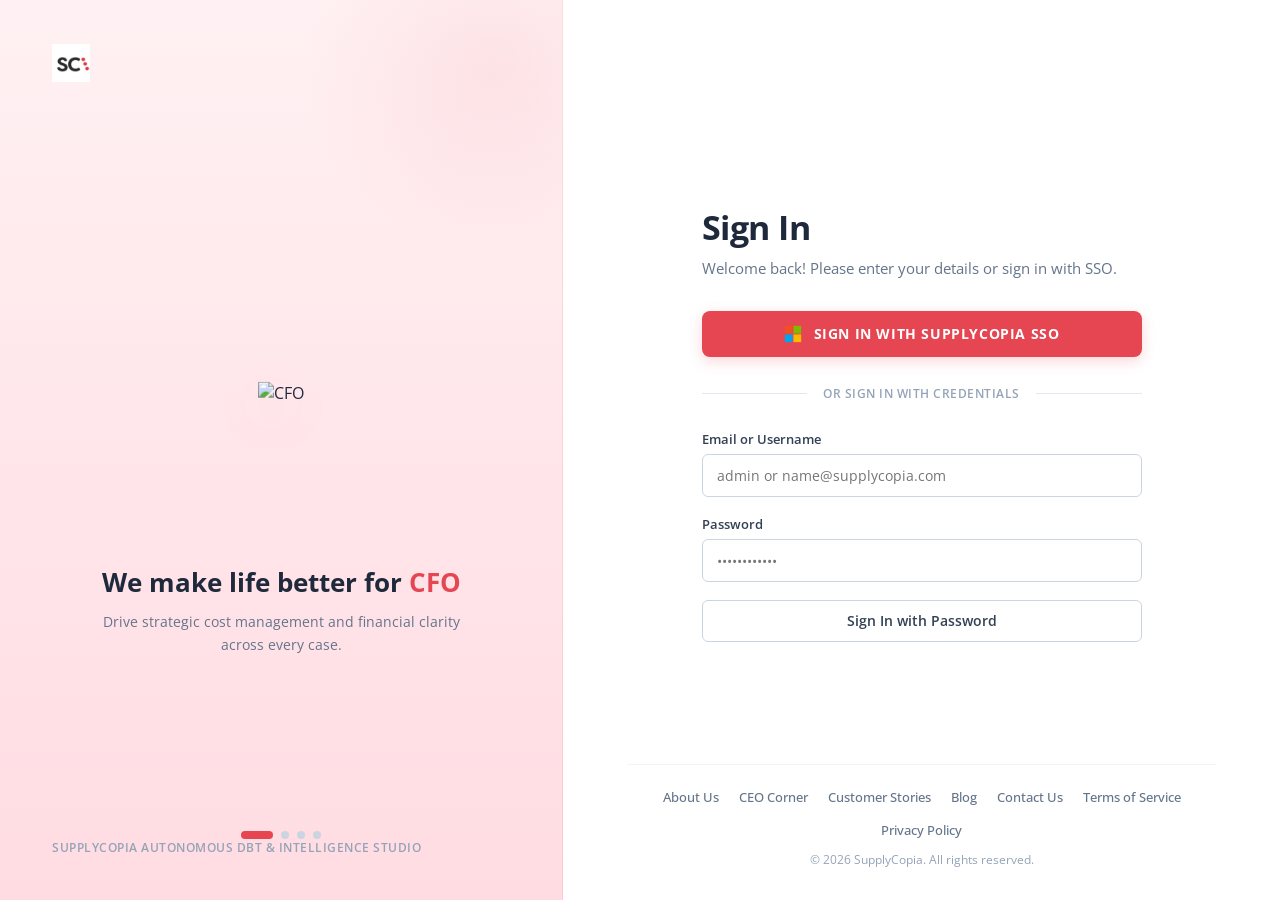
==== autonomous_dbt_app/dashboard_v2/login.html @ 74f9b61f "feat(auth): integrate Microsoft Entra ID SAML 2.0 SSO and preference-card-demo login experience - Ad" ====
<!DOCTYPE html>
<html lang="en">
<head>
  <meta charset="UTF-8">
  <meta name="viewport" content="width=device-width, initial-scale=1.0">
  <title>Sign In | SupplyCopia Autonomous DBT</title>
  <link rel="icon" type="image/svg+xml" href="/assets/images/new-sc-favicon.svg">
  <!-- Google Fonts: Open Sans -->
  <link rel="preconnect" href="https://fonts.googleapis.com">
  <link rel="preconnect" href="https://fonts.gstatic.com" crossorigin>
  <link href="https://fonts.googleapis.com/css2?family=Open+Sans:ital,wght@0,300..800;1,300..800&display=swap" rel="stylesheet">

  <style>
    * {
      box-sizing: border-box;
      margin: 0;
      padding: 0;
      font-family: 'Open Sans', -apple-system, BlinkMacSystemFont, "Segoe UI", Roboto, sans-serif;
    }

    body {
      background-color: #ffffff;
      color: #1e293b;
      min-height: 100vh;
      display: flex;
      flex-direction: column;
      overflow-x: hidden;
    }

    .login-container {
      display: flex;
      flex: 1;
      min-height: 100vh;
      width: 100%;
    }

    /* ================= LEFT SLIDER COLUMN ================= */
    .slider-column {
      width: 44%;
      min-width: 420px;
      background: linear-gradient(180deg, #FFF1F3 0%, #FFE6EA 50%, #FFDCE2 100%);
      display: flex;
      flex-direction: column;
      justify-content: space-between;
      padding: 44px 52px;
      position: relative;
      overflow: hidden;
      border-right: 1px solid rgba(230, 69, 82, 0.12);
    }

    .slider-brand {
      display: flex;
      align-items: center;
      gap: 12px;
      z-index: 10;
    }

    .slider-brand img {
      height: 38px;
      object-fit: contain;
    }

    /* Carousel Slides Container */
    .carousel-wrapper {
      position: relative;
      flex: 1;
      display: flex;
      flex-direction: column;
      justify-content: center;
      align-items: center;
      margin: 40px 0;
      z-index: 10;
    }

    .slide {
      position: absolute;
      top: 50%;
      left: 50%;
      transform: translate(-50%, -50%);
      width: 100%;
      max-width: 440px;
      text-align: center;
      opacity: 0;
      visibility: hidden;
      transition: opacity 0.7s cubic-bezier(0.4, 0, 0.2, 1), transform 0.7s cubic-bezier(0.4, 0, 0.2, 1);
      display: flex;
      flex-direction: column;
      align-items: center;
    }

    .slide.active {
      opacity: 1;
      visibility: visible;
      transform: translate(-50%, -50%) scale(1);
    }

    .slide.slide-out-left {
      transform: translate(-65%, -50%) scale(0.96);
    }

    .slide-image-container {
      width: 100%;
      height: 290px;
      display: flex;
      align-items: center;
      justify-content: center;
      margin-bottom: 28px;
    }

    .slide-image {
      max-width: 100%;
      max-height: 280px;
      object-fit: contain;
      filter: drop-shadow(0 14px 24px rgba(230, 69, 82, 0.14));
      user-select: none;
      -webkit-user-drag: none;
    }

    .slide-heading {
      font-size: 26px;
      font-weight: 700;
      color: #1e293b;
      margin-bottom: 12px;
      line-height: 1.3;
    }

    .slide-heading .highlight {
      color: #E64552;
    }

    .slide-subheading {
      font-size: 14px;
      color: #64748b;
      line-height: 1.6;
      max-width: 360px;
      margin: 0 auto;
    }

    /* Carousel Pagination Indicators */
    .carousel-indicators {
      display: flex;
      align-items: center;
      justify-content: center;
      gap: 8px;
      z-index: 10;
      margin-top: 10px;
    }

    .indicator-pill {
      height: 8px;
      width: 8px;
      border-radius: 4px;
      background-color: #cbd5e1;
      cursor: pointer;
      border: none;
      transition: all 0.35s cubic-bezier(0.4, 0, 0.2, 1);
    }

    .indicator-pill:hover {
      background-color: #94a3b8;
    }

    .indicator-pill.active {
      width: 32px;
      background-color: #E64552;
    }

    .slider-footer {
      font-size: 12px;
      font-weight: 600;
      color: #94a3b8;
      letter-spacing: 0.5px;
      text-transform: uppercase;
      z-index: 10;
    }

    /* Decorative background circles */
    .slider-column::before {
      content: '';
      position: absolute;
      top: -120px;
      right: -120px;
      width: 380px;
      height: 380px;
      border-radius: 50%;
      background: radial-gradient(circle, rgba(230, 69, 82, 0.08) 0%, rgba(230, 69, 82, 0) 70%);
      pointer-events: none;
    }

    /* ================= RIGHT SIGN-IN COLUMN ================= */
    .signin-column {
      flex: 1;
      display: flex;
      flex-direction: column;
      justify-content: space-between;
      padding: 44px 64px 32px 64px;
      background-color: #ffffff;
      min-height: 100vh;
    }

    .signin-header-spacer {
      height: 38px;
    }

    .signin-content-box {
      width: 100%;
      max-width: 440px;
      margin: 40px auto;
    }

    .signin-title {
      font-size: 34px;
      font-weight: 700;
      color: #1e293b;
      margin-bottom: 8px;
      letter-spacing: -0.5px;
    }

    .signin-subtitle {
      font-size: 14.5px;
      color: #64748b;
      margin-bottom: 32px;
      line-height: 1.5;
    }

    /* Primary SSO Button */
    .btn-sso {
      width: 100%;
      background-color: #E64552;
      color: #ffffff;
      font-size: 13.5px;
      font-weight: 700;
      letter-spacing: 0.6px;
      padding: 14px 24px;
      border-radius: 8px;
      border: none;
      cursor: pointer;
      display: flex;
      align-items: center;
      justify-content: center;
      gap: 12px;
      box-shadow: 0 4px 14px rgba(230, 69, 82, 0.22);
      transition: all 0.25s ease;
      text-decoration: none;
    }

    .btn-sso:hover {
      background-color: #cc3743;
      transform: translateY(-1px);
      box-shadow: 0 6px 18px rgba(230, 69, 82, 0.32);
    }

    .btn-sso:active {
      transform: translateY(0);
    }

    .microsoft-icon {
      width: 18px;
      height: 18px;
      display: inline-block;
      flex-shrink: 0;
    }

    /* Divider */
    .divider {
      display: flex;
      align-items: center;
      margin: 28px 0;
      color: #94a3b8;
      font-size: 12px;
      font-weight: 600;
      text-transform: uppercase;
      letter-spacing: 0.5px;
    }

    .divider::before,
    .divider::after {
      content: '';
      flex: 1;
      height: 1px;
      background-color: #e2e8f0;
    }

    .divider span {
      padding: 0 16px;
    }

    /* Credential Form Controls */
    .form-group {
      margin-bottom: 18px;
    }

    .form-label {
      display: block;
      font-size: 13px;
      font-weight: 600;
      color: #334155;
      margin-bottom: 6px;
    }

    .form-input {
      width: 100%;
      padding: 11px 14px;
      font-size: 14px;
      border: 1px solid #cbd5e1;
      border-radius: 6px;
      color: #1e293b;
      outline: none;
      transition: border-color 0.2s, box-shadow 0.2s;
    }

    .form-input:focus {
      border-color: #E64552;
      box-shadow: 0 0 0 3px rgba(230, 69, 82, 0.12);
    }

    .btn-credential {
      width: 100%;
      background-color: #ffffff;
      color: #334155;
      border: 1px solid #cbd5e1;
      font-size: 13.5px;
      font-weight: 600;
      padding: 11px 20px;
      border-radius: 6px;
      cursor: pointer;
      transition: all 0.2s ease;
    }

    .btn-credential:hover {
      background-color: #f8fafc;
      border-color: #94a3b8;
      color: #0f172a;
    }

    .alert-box {
      display: none;
      padding: 10px 14px;
      border-radius: 6px;
      font-size: 13px;
      margin-bottom: 16px;
    }

    .alert-danger {
      background-color: #fef2f2;
      border: 1px solid #fecaca;
      color: #b91c1c;
    }

    .alert-success {
      background-color: #f0fdf4;
      border: 1px solid #bbf7d0;
      color: #15803d;
    }

    /* ================= FOOTER LINKS ================= */
    .signin-footer {
      border-top: 1px solid #f1f5f9;
      padding-top: 24px;
      display: flex;
      flex-direction: column;
      align-items: center;
      gap: 12px;
    }

    .footer-links-row {
      display: flex;
      flex-wrap: wrap;
      justify-content: center;
      gap: 16px 20px;
    }

    .footer-link {
      color: #64748b;
      text-decoration: none;
      font-size: 12.5px;
      font-weight: 500;
      transition: color 0.2s ease;
    }

    .footer-link:hover {
      color: #E64552;
      text-decoration: underline;
    }

    .footer-copyright {
      font-size: 12px;
      color: #94a3b8;
    }

    /* Loading Spinner */
    .spinner {
      border: 2px solid rgba(255, 255, 255, 0.3);
      border-radius: 50%;
      border-top: 2px solid #ffffff;
      width: 16px;
      height: 16px;
      animation: spin 0.8s linear infinite;
      display: inline-block;
    }

    @keyframes spin {
      0% { transform: rotate(0deg); }
      100% { transform: rotate(360deg); }
    }

    /* Responsive */
    @media (max-width: 960px) {
      .login-container {
        flex-direction: column;
      }
      .slider-column {
        width: 100%;
        min-width: 100%;
        min-height: 480px;
        padding: 32px 24px;
      }
      .signin-column {
        padding: 32px 24px;
      }
    }
  </style>
</head>
<body>

  <div class="login-container">

    <!-- ================= LEFT SLIDER COLUMN ================= -->
    <div class="slider-column" id="sliderColumn">
      <div class="slider-brand">
        <img src="/assets/images/Group 4099.svg" alt="SupplyCopia" onerror="this.src='/logo.png'">
      </div>

      <div class="carousel-wrapper" id="carouselWrapper">
        <!-- Slide 1: CFO -->
        <div class="slide active" data-slide-index="0">
          <div class="slide-image-container">
            <img class="slide-image" src="/assets/images/slider_Img_01.png" alt="CFO">
          </div>
          <h2 class="slide-heading">We make life better for <span class="highlight">CFO</span></h2>
          <p class="slide-subheading">Drive strategic cost management and financial clarity across every case.</p>
        </div>

        <!-- Slide 2: Supply Chain -->
        <div class="slide" data-slide-index="1">
          <div class="slide-image-container">
            <img class="slide-image" src="/assets/images/slider_Img_02.png" alt="Supply Chain">
          </div>
          <h2 class="slide-heading">We make life better for <span class="highlight">Supply Chain</span></h2>
          <p class="slide-subheading">Ensure supplies are available, compliant, and cost-effective for every procedure.</p>
        </div>

        <!-- Slide 3: Data & Analytics -->
        <div class="slide" data-slide-index="2">
          <div class="slide-image-container">
            <img class="slide-image" src="/assets/images/slider_Img_03.png" alt="Data & Analytics">
          </div>
          <h2 class="slide-heading">We make life better for <span class="highlight">Data & Analytics</span></h2>
          <p class="slide-subheading">Turn procedural variance into actionable intelligence and standard-of-care benchmarks.</p>
        </div>

        <!-- Slide 4: Sales -->
        <div class="slide" data-slide-index="3">
          <div class="slide-image-container">
            <img class="slide-image" src="/assets/images/slider_Img_04.png" alt="Sales">
          </div>
          <h2 class="slide-heading">We make life better for <span class="highlight">Sales</span></h2>
          <p class="slide-subheading">Engage clinical and administrative leaders with objective value-based insights.</p>
        </div>
      </div>

      <div class="carousel-indicators" id="carouselIndicators">
        <button class="indicator-pill active" data-slide-to="0" aria-label="Slide 1: CFO"></button>
        <button class="indicator-pill" data-slide-to="1" aria-label="Slide 2: Supply Chain"></button>
        <button class="indicator-pill" data-slide-to="2" aria-label="Slide 3: Data & Analytics"></button>
        <button class="indicator-pill" data-slide-to="3" aria-label="Slide 4: Sales"></button>
      </div>

      <div class="slider-footer">
        SupplyCopia Autonomous DBT &amp; Intelligence Studio
      </div>
    </div>

    <!-- ================= RIGHT SIGN-IN COLUMN ================= -->
    <div class="signin-column">
      <div class="signin-header-spacer"></div>

      <div class="signin-content-box">
        <h1 class="signin-title">Sign In</h1>
        <p class="signin-subtitle">Welcome back! Please enter your details or sign in with SSO.</p>

        <!-- Dynamic Alert Message -->
        <div id="alertBox" class="alert-box alert-danger"></div>

        <!-- Microsoft Entra ID SAML 2.0 SSO Button -->
        <button id="ssoButton" class="btn-sso" onclick="handleSSOLogin()">
          <svg class="microsoft-icon" viewBox="0 0 21 21" fill="none" xmlns="http://www.w3.org/2000/svg">
            <rect x="1" y="1" width="9" height="9" fill="#f25022"/>
            <rect x="11" y="1" width="9" height="9" fill="#7fba00"/>
            <rect x="1" y="11" width="9" height="9" fill="#00a4ef"/>
            <rect x="11" y="11" width="9" height="9" fill="#ffb900"/>
          </svg>
          <span id="ssoButtonText">SIGN IN WITH SUPPLYCOPIA SSO</span>
        </button>

        <!-- Divider -->
        <div class="divider">
          <span>or sign in with credentials</span>
        </div>

        <!-- Standard / Local Login Form -->
        <form id="credentialForm" onsubmit="handleDirectLogin(event)">
          <div class="form-group">
            <label class="form-label" for="username">Email or Username</label>
            <input type="text" id="username" class="form-input" placeholder="admin or name@supplycopia.com" required autocomplete="username">
          </div>
          <div class="form-group">
            <label class="form-label" for="password">Password</label>
            <input type="password" id="password" class="form-input" placeholder="••••••••••••" required autocomplete="current-password">
          </div>
          <button type="submit" id="submitBtn" class="btn-credential">
            Sign In with Password
          </button>
        </form>
      </div>

      <!-- Footer Links Matching SupplyCopia -->
      <footer class="signin-footer">
        <div class="footer-links-row">
          <a class="footer-link" href="https://www.supplycopia.com/about-us" target="_blank" rel="noopener noreferrer">About Us</a>
          <a class="footer-link" href="https://www.supplycopia.com/ceo-corner" target="_blank" rel="noopener noreferrer">CEO Corner</a>
          <a class="footer-link" href="https://www.supplycopia.com/customer-stories" target="_blank" rel="noopener noreferrer">Customer Stories</a>
          <a class="footer-link" href="https://www.supplycopia.com/blog" target="_blank" rel="noopener noreferrer">Blog</a>
          <a class="footer-link" href="https://www.supplycopia.com/contact-us" target="_blank" rel="noopener noreferrer">Contact Us</a>
          <a class="footer-link" href="https://www.supplycopia.com/terms-of-service" target="_blank" rel="noopener noreferrer">Terms of Service</a>
          <a class="footer-link" href="https://www.supplycopia.com/privacy-policy" target="_blank" rel="noopener noreferrer">Privacy Policy</a>
        </div>
        <div class="footer-copyright">
          &copy; 2026 SupplyCopia. All rights reserved.
        </div>
      </footer>
    </div>

  </div>

  <script>
    // ================= 5-SECOND AUTOMATIC CAROUSEL SLIDER =================
    const slides = document.querySelectorAll('.slide');
    const indicators = document.querySelectorAll('.indicator-pill');
    let currentSlide = 0;
    const totalSlides = slides.length;
    let autoSlideInterval = null;

    function showSlide(index) {
      if (index === currentSlide) return;

      slides.forEach((s, idx) => {
        if (idx === index) {
          s.classList.remove('slide-out-left');
          s.classList.add('active');
        } else if (idx === currentSlide) {
          s.classList.remove('active');
          s.classList.add('slide-out-left');
        } else {
          s.classList.remove('active', 'slide-out-left');
        }
      });

      indicators.forEach((ind, idx) => {
        if (idx === index) {
          ind.classList.add('active');
        } else {
          ind.classList.remove('active');
        }
      });

      currentSlide = index;
    }

    function nextSlide() {
      const nextIndex = (currentSlide + 1) % totalSlides;
      showSlide(nextIndex);
    }

    function startAutoSlide() {
      stopAutoSlide();
      autoSlideInterval = setInterval(nextSlide, 5000); // Exactly 5 seconds
    }

    function stopAutoSlide() {
      if (autoSlideInterval) {
        clearInterval(autoSlideInterval);
        autoSlideInterval = null;
      }
    }

    // Attach indicator click events
    indicators.forEach((ind) => {
      ind.addEventListener('click', (e) => {
        const targetIdx = parseInt(e.target.getAttribute('data-slide-to'), 10);
        showSlide(targetIdx);
        startAutoSlide(); // Reset interval on manual switch
      });
    });

    // Pause on hover over slider column
    const sliderCol = document.getElementById('sliderColumn');
    sliderCol.addEventListener('mouseenter', stopAutoSlide);
    sliderCol.addEventListener('mouseleave', startAutoSlide);

    // Start auto slide on page load
    startAutoSlide();

    // ================= SSO & AUTHENTICATION HANDLERS =================
    function showAlert(msg, isSuccess = false) {
      const alertBox = document.getElementById('alertBox');
      alertBox.textContent = msg;
      alertBox.className = 'alert-box ' + (isSuccess ? 'alert-success' : 'alert-danger');
      alertBox.style.display = 'block';
    }

    function handleSSOLogin() {
      const btn = document.getElementById('ssoButton');
      const text = document.getElementById('ssoButtonText');
      btn.disabled = true;
      btn.style.opacity = '0.85';
      text.innerHTML = '<span class="spinner"></span> CONNECTING TO SSO...';

      // Redirect to server SAML initiator
      window.location.href = '/api/saml/login?return_to=' + encodeURIComponent(window.location.pathname === '/login' ? '/' : window.location.pathname);
    }

    async function handleDirectLogin(e) {
      e.preventDefault();
      const username = document.getElementById('username').value.trim();
      const password = document.getElementById('password').value;
      const submitBtn = document.getElementById('submitBtn');

      if (!username || !password) {
        showAlert('Please enter both username and password.');
        return;
      }

      submitBtn.disabled = true;
      submitBtn.textContent = 'Signing in...';

      try {
        const res = await fetch('/api/auth/login', {
          method: 'POST',
          headers: { 'Content-Type': 'application/json' },
          body: JSON.stringify({ username, password })
        });

        const data = await res.json();
        if (res.ok && data.success) {
          showAlert('Signed in successfully! Redirecting...', true);
          setTimeout(() => {
            window.location.href = '/';
          }, 400);
        } else {
          showAlert(data.error || 'Invalid credentials. Please verify your username and password.');
          submitBtn.disabled = false;
          submitBtn.textContent = 'Sign In with Password';
        }
      } catch (err) {
        showAlert('Network error connecting to login server.');
        submitBtn.disabled = false;
        submitBtn.textContent = 'Sign In with Password';
      }
    }

    // Check if URL has error query param (e.g. from failed SAML assertion)
    const urlParams = new URLSearchParams(window.location.search);
    if (urlParams.has('error')) {
      showAlert(urlParams.get('error'));
    }
  </script>
</body>
</html>
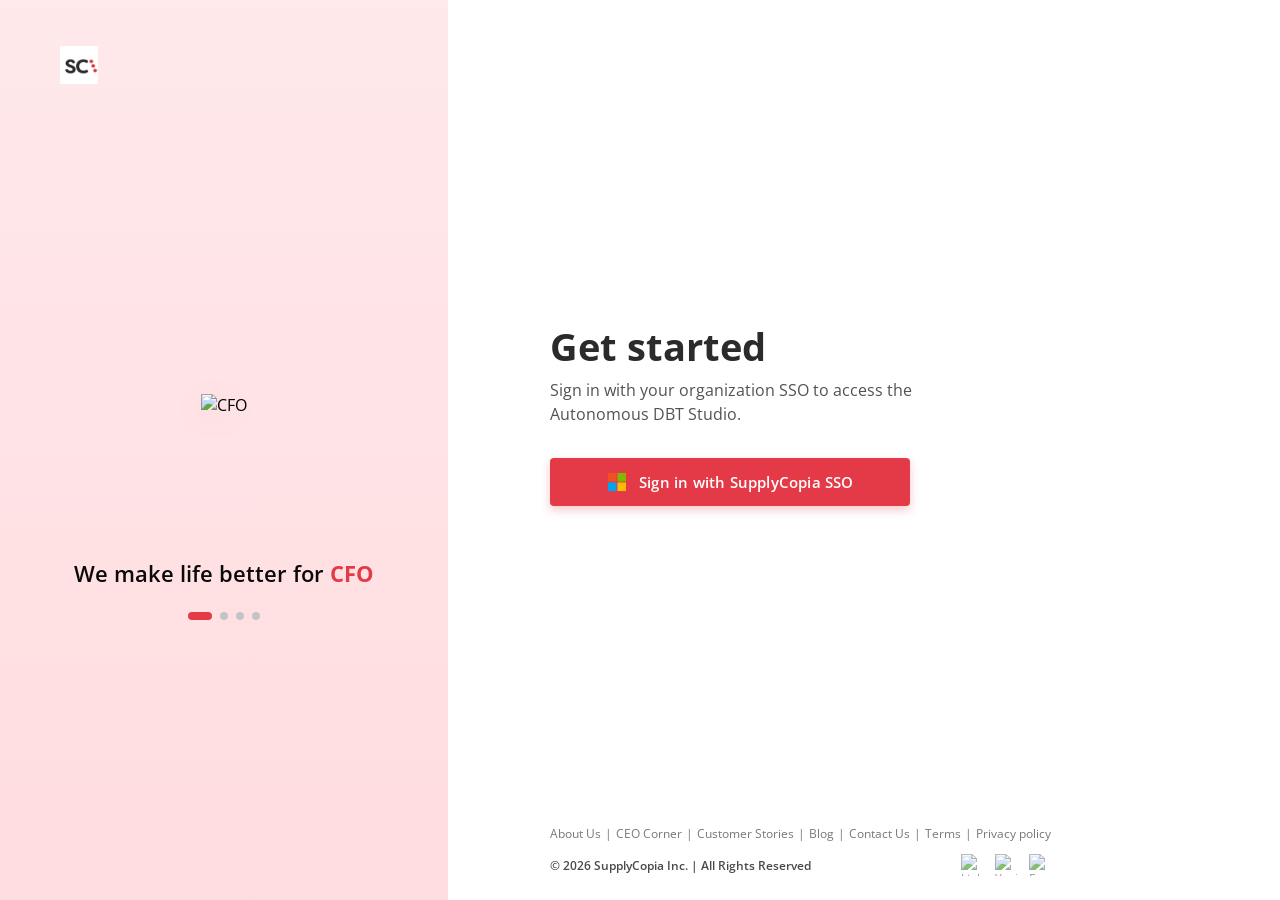
==== commit 692d6c20: "feat(auth): match enrichment login CSS with social icons, disable password login on hosted, enforce " ====
--- a/autonomous_dbt_app/dashboard_v2/login.html
+++ b/autonomous_dbt_app/dashboard_v2/login.html
@@ -1,394 +1,320 @@
 <!DOCTYPE html>
 <html lang="en">
 <head>
-  <meta charset="UTF-8">
-  <meta name="viewport" content="width=device-width, initial-scale=1.0">
-  <title>Sign In | SupplyCopia Autonomous DBT</title>
+  <meta charset="utf-8">
+  <title>SupplyCopia | Making Healthcare Affordable, One Part at a Time</title>
+  <meta name="viewport" content="width=device-width, initial-scale=1">
   <link rel="icon" type="image/svg+xml" href="/assets/images/new-sc-favicon.svg">
-  <!-- Google Fonts: Open Sans -->
+  <link rel="shortcut icon" href="/assets/images/new-sc-favicon.svg">
+  <link rel="alternate icon" type="image/png" href="/logo.png">
   <link rel="preconnect" href="https://fonts.googleapis.com">
   <link rel="preconnect" href="https://fonts.gstatic.com" crossorigin>
-  <link href="https://fonts.googleapis.com/css2?family=Open+Sans:ital,wght@0,300..800;1,300..800&display=swap" rel="stylesheet">
+  <link href="https://fonts.googleapis.com/css2?family=Open+Sans:ital,wght@0,300;0,400;0,600;0,700;1,400&display=swap" rel="stylesheet">
 
   <style>
+    /* SupplyCopia Login Page Styles - Replicating enrichment.supplycopia.com/login */
+    :root {
+      --primaryColor: #e43946;
+      --ssoButtonColor: #e43946;
+      --ssoButtonHover: #cc2835;
+      --textDark: #2b2b2b;
+      --textSecondary: #525252;
+      --textMuted: #787878;
+      --bgGradientStart: #ffe9eb;
+      --bgGradientEnd: #ffdcdf;
+      --borderColor: #e0e0e0;
+    }
+
     * {
       box-sizing: border-box;
       margin: 0;
       padding: 0;
+    }
+
+    html, body {
+      height: 100%;
+      width: 100%;
       font-family: 'Open Sans', -apple-system, BlinkMacSystemFont, "Segoe UI", Roboto, sans-serif;
-    }
-
-    body {
+      overflow: hidden;
       background-color: #ffffff;
-      color: #1e293b;
-      min-height: 100vh;
+    }
+
+    .container-wrapper {
+      display: flex;
+      flex-direction: row;
+      height: 100vh;
+      width: 100vw;
+      overflow: hidden;
+    }
+
+    /* Left Slider Column */
+    .slider-container {
+      width: 35%;
+      min-width: 380px;
+      height: 100vh;
+      position: relative;
+      background: transparent linear-gradient(180deg, var(--bgGradientStart), var(--bgGradientEnd)) 0 0 no-repeat padding-box;
       display: flex;
       flex-direction: column;
-      overflow-x: hidden;
-    }
-
-    .login-container {
-      display: flex;
-      flex: 1;
-      min-height: 100vh;
-      width: 100%;
-    }
-
-    /* ================= LEFT SLIDER COLUMN ================= */
-    .slider-column {
-      width: 44%;
-      min-width: 420px;
-      background: linear-gradient(180deg, #FFF1F3 0%, #FFE6EA 50%, #FFDCE2 100%);
+      justify-content: center;
+      align-items: center;
+      padding: 40px;
+      user-select: none;
+    }
+
+    .slider-container .mainLogo {
+      position: absolute;
+      top: 46px;
+      left: 60px;
+      height: 38px;
+      width: auto;
+    }
+
+    .carousel-viewport {
+      width: 100%;
+      max-width: 360px;
+      display: flex;
+      flex-direction: column;
+      align-items: center;
+    }
+
+    .slide-item {
+      display: none;
+      flex-direction: column;
+      align-items: center;
+      text-align: center;
+      animation: fadeIn 0.45s ease-in-out;
+      width: 100%;
+    }
+
+    .slide-item.active {
+      display: flex;
+    }
+
+    @keyframes fadeIn {
+      from { opacity: 0.3; transform: translateY(6px); }
+      to { opacity: 1; transform: translateY(0); }
+    }
+
+    .picsum-img-wrapper {
+      width: 100%;
+      display: flex;
+      justify-content: center;
+      align-items: center;
+      min-height: 250px;
+    }
+
+    .image-slider {
+      display: flex;
+      justify-content: center;
+      align-items: center;
+    }
+
+    .image-slider img {
+      max-width: 280px;
+      max-height: 230px;
+      object-fit: contain;
+      filter: drop-shadow(0 6px 16px rgba(0,0,0,0.06));
+    }
+
+    .carousel-caption {
+      margin-top: 28px;
+      text-align: center;
+    }
+
+    .carousel-caption p {
+      font: normal normal 600 22px/30px 'Open Sans', sans-serif;
+      letter-spacing: 0px;
+      color: #0A0A0A;
+    }
+
+    .slider-main-text {
+      color: var(--primaryColor);
+      font-weight: 700;
+    }
+
+    .carousel-indicators {
+      display: flex;
+      justify-content: center;
+      align-items: center;
+      gap: 8px;
+      margin-top: 24px;
+    }
+
+    .carousel-indicators .dot {
+      width: 8px;
+      height: 8px;
+      border-radius: 50%;
+      background-color: #c4c4c4;
+      cursor: pointer;
+      transition: all 0.3s ease;
+    }
+
+    .carousel-indicators .dot.active {
+      width: 24px;
+      border-radius: 4px;
+      background-color: var(--primaryColor);
+    }
+
+    /* Right Form Column */
+    .form-container {
+      width: 65%;
+      height: 100vh;
       display: flex;
       flex-direction: column;
       justify-content: space-between;
-      padding: 44px 52px;
+      padding-left: 8%;
+      padding-right: 8%;
       position: relative;
-      overflow: hidden;
-      border-right: 1px solid rgba(230, 69, 82, 0.12);
-    }
-
-    .slider-brand {
-      display: flex;
-      align-items: center;
-      gap: 12px;
-      z-index: 10;
-    }
-
-    .slider-brand img {
-      height: 38px;
-      object-fit: contain;
-    }
-
-    /* Carousel Slides Container */
-    .carousel-wrapper {
-      position: relative;
-      flex: 1;
+      background-color: #ffffff;
+    }
+
+    .main-content {
+      margin-top: auto;
+      margin-bottom: auto;
+      max-width: 440px;
+      width: 100%;
+    }
+
+    .get-started {
+      font: normal normal 700 38px/52px 'Open Sans', sans-serif;
+      letter-spacing: 0;
+      color: var(--textDark);
+      margin-bottom: 6px;
+    }
+
+    .email-valid {
+      font: normal normal 400 16px/24px 'Open Sans', sans-serif;
+      letter-spacing: 0;
+      color: var(--textSecondary);
+      margin-bottom: 32px;
+    }
+
+    .sso-button-group {
       display: flex;
       flex-direction: column;
-      justify-content: center;
-      align-items: center;
-      margin: 40px 0;
-      z-index: 10;
-    }
-
-    .slide {
-      position: absolute;
-      top: 50%;
-      left: 50%;
-      transform: translate(-50%, -50%);
-      width: 100%;
-      max-width: 440px;
-      text-align: center;
-      opacity: 0;
-      visibility: hidden;
-      transition: opacity 0.7s cubic-bezier(0.4, 0, 0.2, 1), transform 0.7s cubic-bezier(0.4, 0, 0.2, 1);
-      display: flex;
-      flex-direction: column;
-      align-items: center;
-    }
-
-    .slide.active {
-      opacity: 1;
-      visibility: visible;
-      transform: translate(-50%, -50%) scale(1);
-    }
-
-    .slide.slide-out-left {
-      transform: translate(-65%, -50%) scale(0.96);
-    }
-
-    .slide-image-container {
-      width: 100%;
-      height: 290px;
-      display: flex;
-      align-items: center;
-      justify-content: center;
-      margin-bottom: 28px;
-    }
-
-    .slide-image {
-      max-width: 100%;
-      max-height: 280px;
-      object-fit: contain;
-      filter: drop-shadow(0 14px 24px rgba(230, 69, 82, 0.14));
-      user-select: none;
-      -webkit-user-drag: none;
-    }
-
-    .slide-heading {
-      font-size: 26px;
-      font-weight: 700;
-      color: #1e293b;
-      margin-bottom: 12px;
-      line-height: 1.3;
-    }
-
-    .slide-heading .highlight {
-      color: #E64552;
-    }
-
-    .slide-subheading {
-      font-size: 14px;
-      color: #64748b;
-      line-height: 1.6;
+      gap: 14px;
+      width: 100%;
       max-width: 360px;
-      margin: 0 auto;
-    }
-
-    /* Carousel Pagination Indicators */
-    .carousel-indicators {
-      display: flex;
-      align-items: center;
-      justify-content: center;
-      gap: 8px;
-      z-index: 10;
-      margin-top: 10px;
-    }
-
-    .indicator-pill {
-      height: 8px;
-      width: 8px;
+    }
+
+    .primary-btn-normal.sso-login-button {
+      width: 100%;
+      height: 48px;
+      background-color: var(--ssoButtonColor);
+      color: #ffffff;
+      border: none;
       border-radius: 4px;
-      background-color: #cbd5e1;
-      cursor: pointer;
-      border: none;
-      transition: all 0.35s cubic-bezier(0.4, 0, 0.2, 1);
-    }
-
-    .indicator-pill:hover {
-      background-color: #94a3b8;
-    }
-
-    .indicator-pill.active {
-      width: 32px;
-      background-color: #E64552;
-    }
-
-    .slider-footer {
-      font-size: 12px;
-      font-weight: 600;
-      color: #94a3b8;
-      letter-spacing: 0.5px;
-      text-transform: uppercase;
-      z-index: 10;
-    }
-
-    /* Decorative background circles */
-    .slider-column::before {
-      content: '';
-      position: absolute;
-      top: -120px;
-      right: -120px;
-      width: 380px;
-      height: 380px;
-      border-radius: 50%;
-      background: radial-gradient(circle, rgba(230, 69, 82, 0.08) 0%, rgba(230, 69, 82, 0) 70%);
-      pointer-events: none;
-    }
-
-    /* ================= RIGHT SIGN-IN COLUMN ================= */
-    .signin-column {
-      flex: 1;
-      display: flex;
-      flex-direction: column;
-      justify-content: space-between;
-      padding: 44px 64px 32px 64px;
-      background-color: #ffffff;
-      min-height: 100vh;
-    }
-
-    .signin-header-spacer {
-      height: 38px;
-    }
-
-    .signin-content-box {
-      width: 100%;
-      max-width: 440px;
-      margin: 40px auto;
-    }
-
-    .signin-title {
-      font-size: 34px;
-      font-weight: 700;
-      color: #1e293b;
-      margin-bottom: 8px;
-      letter-spacing: -0.5px;
-    }
-
-    .signin-subtitle {
-      font-size: 14.5px;
-      color: #64748b;
-      margin-bottom: 32px;
-      line-height: 1.5;
-    }
-
-    /* Primary SSO Button */
-    .btn-sso {
-      width: 100%;
-      background-color: #E64552;
-      color: #ffffff;
-      font-size: 13.5px;
-      font-weight: 700;
-      letter-spacing: 0.6px;
-      padding: 14px 24px;
-      border-radius: 8px;
-      border: none;
-      cursor: pointer;
+      font: normal normal 600 15px/20px 'Open Sans', sans-serif;
+      letter-spacing: 0.2px;
       display: flex;
       align-items: center;
       justify-content: center;
       gap: 12px;
-      box-shadow: 0 4px 14px rgba(230, 69, 82, 0.22);
-      transition: all 0.25s ease;
+      cursor: pointer;
       text-decoration: none;
-    }
-
-    .btn-sso:hover {
-      background-color: #cc3743;
+      box-shadow: 0 4px 10px rgba(228, 57, 70, 0.28);
+      transition: all 0.2s ease;
+    }
+
+    .primary-btn-normal.sso-login-button:hover {
+      background-color: var(--ssoButtonHover);
+      box-shadow: 0 6px 14px rgba(228, 57, 70, 0.38);
       transform: translateY(-1px);
-      box-shadow: 0 6px 18px rgba(230, 69, 82, 0.32);
-    }
-
-    .btn-sso:active {
+    }
+
+    .primary-btn-normal.sso-login-button:active {
       transform: translateY(0);
     }
 
-    .microsoft-icon {
-      width: 18px;
-      height: 18px;
-      display: inline-block;
+    .sso-icon {
+      width: 20px;
+      height: 20px;
       flex-shrink: 0;
     }
 
-    /* Divider */
-    .divider {
-      display: flex;
-      align-items: center;
-      margin: 28px 0;
-      color: #94a3b8;
-      font-size: 12px;
+
+
+    /* Footer Section */
+    .bottom-info {
+      margin-bottom: 24px;
+    }
+
+    .footer-wrapper {
+      width: fit-content;
+    }
+
+    .footer-wrapper a {
+      font: normal normal normal 12px/17px 'Open Sans', sans-serif;
+      letter-spacing: 0;
+      color: var(--textMuted);
+      text-decoration: none;
+      transition: color 0.2s;
+    }
+
+    .footer-wrapper a:hover {
+      color: var(--textDark);
+      text-decoration: underline;
+    }
+
+    .link-text {
+      display: flex;
+      align-items: center;
+      flex-wrap: wrap;
+      line-height: 1.8;
+    }
+
+    .seperator {
+      font: normal normal normal 12px/17px 'Open Sans', sans-serif;
+      color: var(--textMuted);
+      margin-right: 4px;
+      margin-left: 4px;
+    }
+
+    .icon-wrapper {
+      display: flex;
+      align-items: center;
+      justify-content: space-between;
+      flex-wrap: wrap;
+      gap: 16px;
+      margin-top: 12px;
+    }
+
+    .reserved-text {
+      font: normal normal normal 12px/17px 'Open Sans', sans-serif;
+      color: var(--textDark);
       font-weight: 600;
-      text-transform: uppercase;
-      letter-spacing: 0.5px;
-    }
-
-    .divider::before,
-    .divider::after {
-      content: '';
-      flex: 1;
-      height: 1px;
-      background-color: #e2e8f0;
-    }
-
-    .divider span {
-      padding: 0 16px;
-    }
-
-    /* Credential Form Controls */
-    .form-group {
-      margin-bottom: 18px;
-    }
-
-    .form-label {
-      display: block;
-      font-size: 13px;
+      opacity: 0.85;
+    }
+
+    .reserved-text a {
+      color: var(--textDark);
       font-weight: 600;
-      color: #334155;
-      margin-bottom: 6px;
-    }
-
-    .form-input {
-      width: 100%;
-      padding: 11px 14px;
-      font-size: 14px;
-      border: 1px solid #cbd5e1;
-      border-radius: 6px;
-      color: #1e293b;
-      outline: none;
-      transition: border-color 0.2s, box-shadow 0.2s;
-    }
-
-    .form-input:focus {
-      border-color: #E64552;
-      box-shadow: 0 0 0 3px rgba(230, 69, 82, 0.12);
-    }
-
-    .btn-credential {
-      width: 100%;
-      background-color: #ffffff;
-      color: #334155;
-      border: 1px solid #cbd5e1;
-      font-size: 13.5px;
-      font-weight: 600;
-      padding: 11px 20px;
-      border-radius: 6px;
-      cursor: pointer;
-      transition: all 0.2s ease;
-    }
-
-    .btn-credential:hover {
-      background-color: #f8fafc;
-      border-color: #94a3b8;
-      color: #0f172a;
-    }
-
-    .alert-box {
-      display: none;
-      padding: 10px 14px;
-      border-radius: 6px;
-      font-size: 13px;
-      margin-bottom: 16px;
-    }
-
-    .alert-danger {
-      background-color: #fef2f2;
-      border: 1px solid #fecaca;
-      color: #b91c1c;
-    }
-
-    .alert-success {
-      background-color: #f0fdf4;
-      border: 1px solid #bbf7d0;
-      color: #15803d;
-    }
-
-    /* ================= FOOTER LINKS ================= */
-    .signin-footer {
-      border-top: 1px solid #f1f5f9;
-      padding-top: 24px;
-      display: flex;
-      flex-direction: column;
+    }
+
+    .link-icons {
+      display: inline-flex;
       align-items: center;
       gap: 12px;
     }
 
-    .footer-links-row {
-      display: flex;
-      flex-wrap: wrap;
-      justify-content: center;
-      gap: 16px 20px;
-    }
-
-    .footer-link {
-      color: #64748b;
-      text-decoration: none;
-      font-size: 12.5px;
-      font-weight: 500;
-      transition: color 0.2s ease;
-    }
-
-    .footer-link:hover {
-      color: #E64552;
-      text-decoration: underline;
-    }
-
-    .footer-copyright {
-      font-size: 12px;
-      color: #94a3b8;
-    }
-
-    /* Loading Spinner */
+    .link-icons a {
+      display: inline-flex;
+      align-items: center;
+    }
+
+    .link-icons img {
+      width: 22px;
+      height: 22px;
+      opacity: 0.75;
+      transition: opacity 0.2s, transform 0.2s;
+    }
+
+    .link-icons img:hover {
+      opacity: 1;
+      transform: scale(1.08);
+    }
+
     .spinner {
       border: 2px solid rgba(255, 255, 255, 0.3);
       border-radius: 50%;
@@ -404,275 +330,207 @@
       100% { transform: rotate(360deg); }
     }
 
-    /* Responsive */
-    @media (max-width: 960px) {
-      .login-container {
-        flex-direction: column;
+    /* Responsive adjustments */
+    @media screen and (max-width: 1024px) {
+      .slider-container {
+        display: none;
       }
-      .slider-column {
+      .form-container {
         width: 100%;
-        min-width: 100%;
-        min-height: 480px;
-        padding: 32px 24px;
-      }
-      .signin-column {
-        padding: 32px 24px;
+        padding: 32px;
       }
     }
   </style>
 </head>
 <body>
-
-  <div class="login-container">
-
-    <!-- ================= LEFT SLIDER COLUMN ================= -->
-    <div class="slider-column" id="sliderColumn">
-      <div class="slider-brand">
-        <img src="/assets/images/Group 4099.svg" alt="SupplyCopia" onerror="this.src='/logo.png'">
-      </div>
-
-      <div class="carousel-wrapper" id="carouselWrapper">
+  <div class="container-wrapper">
+    <!-- Left Column: Carousel Slider -->
+    <div class="slider-container" id="sliderContainer">
+      <img src="/assets/images/Group 4099.svg" alt="SupplyCopia" class="mainLogo" onerror="this.src='/logo.png'">
+
+      <div class="carousel-viewport">
         <!-- Slide 1: CFO -->
-        <div class="slide active" data-slide-index="0">
-          <div class="slide-image-container">
-            <img class="slide-image" src="/assets/images/slider_Img_01.png" alt="CFO">
-          </div>
-          <h2 class="slide-heading">We make life better for <span class="highlight">CFO</span></h2>
-          <p class="slide-subheading">Drive strategic cost management and financial clarity across every case.</p>
+        <div class="slide-item active" data-slide="0">
+          <div class="picsum-img-wrapper">
+            <div class="image-slider">
+              <img src="/assets/images/slider_Img_01.png" alt="CFO">
+            </div>
+          </div>
+          <div class="carousel-caption">
+            <p>We make life better for <span class="slider-main-text">CFO</span></p>
+          </div>
         </div>
 
         <!-- Slide 2: Supply Chain -->
-        <div class="slide" data-slide-index="1">
-          <div class="slide-image-container">
-            <img class="slide-image" src="/assets/images/slider_Img_02.png" alt="Supply Chain">
-          </div>
-          <h2 class="slide-heading">We make life better for <span class="highlight">Supply Chain</span></h2>
-          <p class="slide-subheading">Ensure supplies are available, compliant, and cost-effective for every procedure.</p>
+        <div class="slide-item" data-slide="1">
+          <div class="picsum-img-wrapper">
+            <div class="image-slider">
+              <img src="/assets/images/slider_Img_02.png" alt="Supply Chain">
+            </div>
+          </div>
+          <div class="carousel-caption">
+            <p>We make life better for <span class="slider-main-text">Supply Chain</span></p>
+          </div>
         </div>
 
         <!-- Slide 3: Data & Analytics -->
-        <div class="slide" data-slide-index="2">
-          <div class="slide-image-container">
-            <img class="slide-image" src="/assets/images/slider_Img_03.png" alt="Data & Analytics">
-          </div>
-          <h2 class="slide-heading">We make life better for <span class="highlight">Data & Analytics</span></h2>
-          <p class="slide-subheading">Turn procedural variance into actionable intelligence and standard-of-care benchmarks.</p>
+        <div class="slide-item" data-slide="2">
+          <div class="picsum-img-wrapper">
+            <div class="image-slider">
+              <img src="/assets/images/slider_Img_03.png" alt="Data & Analytics">
+            </div>
+          </div>
+          <div class="carousel-caption">
+            <p>We make life better for <span class="slider-main-text">Data & Analytics</span></p>
+          </div>
         </div>
 
         <!-- Slide 4: Sales -->
-        <div class="slide" data-slide-index="3">
-          <div class="slide-image-container">
-            <img class="slide-image" src="/assets/images/slider_Img_04.png" alt="Sales">
-          </div>
-          <h2 class="slide-heading">We make life better for <span class="highlight">Sales</span></h2>
-          <p class="slide-subheading">Engage clinical and administrative leaders with objective value-based insights.</p>
-        </div>
-      </div>
-
-      <div class="carousel-indicators" id="carouselIndicators">
-        <button class="indicator-pill active" data-slide-to="0" aria-label="Slide 1: CFO"></button>
-        <button class="indicator-pill" data-slide-to="1" aria-label="Slide 2: Supply Chain"></button>
-        <button class="indicator-pill" data-slide-to="2" aria-label="Slide 3: Data & Analytics"></button>
-        <button class="indicator-pill" data-slide-to="3" aria-label="Slide 4: Sales"></button>
-      </div>
-
-      <div class="slider-footer">
-        SupplyCopia Autonomous DBT &amp; Intelligence Studio
+        <div class="slide-item" data-slide="3">
+          <div class="picsum-img-wrapper">
+            <div class="image-slider">
+              <img src="/assets/images/slider_Img_04.png" alt="Sales">
+            </div>
+          </div>
+          <div class="carousel-caption">
+            <p>We make life better for <span class="slider-main-text">Sales</span></p>
+          </div>
+        </div>
+
+        <!-- Carousel Indicators -->
+        <div class="carousel-indicators">
+          <span class="dot active" onclick="goToSlide(0)"></span>
+          <span class="dot" onclick="goToSlide(1)"></span>
+          <span class="dot" onclick="goToSlide(2)"></span>
+          <span class="dot" onclick="goToSlide(3)"></span>
+        </div>
       </div>
     </div>
 
-    <!-- ================= RIGHT SIGN-IN COLUMN ================= -->
-    <div class="signin-column">
-      <div class="signin-header-spacer"></div>
-
-      <div class="signin-content-box">
-        <h1 class="signin-title">Sign In</h1>
-        <p class="signin-subtitle">Welcome back! Please enter your details or sign in with SSO.</p>
-
-        <!-- Dynamic Alert Message -->
-        <div id="alertBox" class="alert-box alert-danger"></div>
-
-        <!-- Microsoft Entra ID SAML 2.0 SSO Button -->
-        <button id="ssoButton" class="btn-sso" onclick="handleSSOLogin()">
-          <svg class="microsoft-icon" viewBox="0 0 21 21" fill="none" xmlns="http://www.w3.org/2000/svg">
-            <rect x="1" y="1" width="9" height="9" fill="#f25022"/>
-            <rect x="11" y="1" width="9" height="9" fill="#7fba00"/>
-            <rect x="1" y="11" width="9" height="9" fill="#00a4ef"/>
-            <rect x="11" y="11" width="9" height="9" fill="#ffb900"/>
-          </svg>
-          <span id="ssoButtonText">SIGN IN WITH SUPPLYCOPIA SSO</span>
-        </button>
-
-        <!-- Divider -->
-        <div class="divider">
-          <span>or sign in with credentials</span>
-        </div>
-
-        <!-- Standard / Local Login Form -->
-        <form id="credentialForm" onsubmit="handleDirectLogin(event)">
-          <div class="form-group">
-            <label class="form-label" for="username">Email or Username</label>
-            <input type="text" id="username" class="form-input" placeholder="admin or name@supplycopia.com" required autocomplete="username">
-          </div>
-          <div class="form-group">
-            <label class="form-label" for="password">Password</label>
-            <input type="password" id="password" class="form-input" placeholder="••••••••••••" required autocomplete="current-password">
-          </div>
-          <button type="submit" id="submitBtn" class="btn-credential">
-            Sign In with Password
+    <!-- Right Column: SSO Login Form (NO username or password fields) -->
+    <div class="form-container">
+      <div class="main-content">
+        <h1 class="get-started">Get started</h1>
+        <p class="email-valid">Sign in with your organization SSO to access the Autonomous DBT Studio.</p>
+
+        <!-- Dynamic Error Alert -->
+        <div id="alertBox" style="display:none; margin-bottom:20px; padding:12px 16px; border-radius:4px; font-size:13.5px; background:#fef2f2; border:1px solid #fecaca; color:#b91c1c;"></div>
+
+        <div class="sso-button-group">
+          <button type="button" class="primary-btn-normal sso-login-button" id="btnSsoLogin" onclick="handleSSOLogin()">
+            <svg class="sso-icon" viewBox="0 0 21 21" width="20" height="20">
+              <rect x="1" y="1" width="9" height="9" fill="#f25022"/>
+              <rect x="11" y="1" width="9" height="9" fill="#7fba00"/>
+              <rect x="1" y="11" width="9" height="9" fill="#00a4ef"/>
+              <rect x="11" y="11" width="9" height="9" fill="#ffb900"/>
+            </svg>
+            <span id="ssoBtnText">Sign in with SupplyCopia SSO</span>
           </button>
-        </form>
+        </div>
       </div>
 
-      <!-- Footer Links Matching SupplyCopia -->
-      <footer class="signin-footer">
-        <div class="footer-links-row">
-          <a class="footer-link" href="https://www.supplycopia.com/about-us" target="_blank" rel="noopener noreferrer">About Us</a>
-          <a class="footer-link" href="https://www.supplycopia.com/ceo-corner" target="_blank" rel="noopener noreferrer">CEO Corner</a>
-          <a class="footer-link" href="https://www.supplycopia.com/customer-stories" target="_blank" rel="noopener noreferrer">Customer Stories</a>
-          <a class="footer-link" href="https://www.supplycopia.com/blog" target="_blank" rel="noopener noreferrer">Blog</a>
-          <a class="footer-link" href="https://www.supplycopia.com/contact-us" target="_blank" rel="noopener noreferrer">Contact Us</a>
-          <a class="footer-link" href="https://www.supplycopia.com/terms-of-service" target="_blank" rel="noopener noreferrer">Terms of Service</a>
-          <a class="footer-link" href="https://www.supplycopia.com/privacy-policy" target="_blank" rel="noopener noreferrer">Privacy Policy</a>
-        </div>
-        <div class="footer-copyright">
-          &copy; 2026 SupplyCopia. All rights reserved.
-        </div>
-      </footer>
+      <!-- Footer Section matching enrichment.supplycopia.com with social links -->
+      <div class="bottom-info">
+        <div class="footer-wrapper">
+          <div class="link-text">
+            <a href="https://www.supplycopia.com/about-us/" target="_blank">About Us</a>
+            <span class="seperator">|</span>
+            <a href="https://www.supplycopia.com/ceo-corner/" target="_blank">CEO Corner</a>
+            <span class="seperator">|</span>
+            <a href="https://www.supplycopia.com/customer-stories/" target="_blank">Customer Stories</a>
+            <span class="seperator">|</span>
+            <a href="https://www.supplycopia.com/blogs/" target="_blank">Blog</a>
+            <span class="seperator">|</span>
+            <a href="https://www.supplycopia.com/contact-us/" target="_blank">Contact Us</a>
+            <span class="seperator">|</span>
+            <a href="https://www.supplycopia.com/terms-of-service/" target="_blank">Terms</a>
+            <span class="seperator">|</span>
+            <a href="https://www.supplycopia.com/privacy-policy/" target="_blank">Privacy policy</a>
+          </div>
+          <div class="icon-wrapper">
+            <div class="reserved-text">
+              &copy; <span id="currentYear">2026</span> <a href="https://www.supplycopia.com/" target="_blank">SupplyCopia Inc.</a> | All Rights Reserved
+            </div>
+            <div class="link-icons">
+              <a href="https://www.linkedin.com/company/supplycopia/mycompany/" target="_blank" title="LinkedIn">
+                <img src="/assets/images/linkedin-icon.svg" alt="LinkedIn">
+              </a>
+              <a href="https://www.youtube.com/channel/UCIN4jaNLnDnR5kBy1u-mFog" target="_blank" title="YouTube">
+                <img src="/assets/images/youtube-icon.svg" alt="YouTube">
+              </a>
+              <a href="https://www.facebook.com/supplycopia" target="_blank" title="Facebook">
+                <img src="/assets/images/facebook-icon.svg" alt="Facebook">
+              </a>
+            </div>
+          </div>
+        </div>
+      </div>
     </div>
-
   </div>
 
   <script>
-    // ================= 5-SECOND AUTOMATIC CAROUSEL SLIDER =================
-    const slides = document.querySelectorAll('.slide');
-    const indicators = document.querySelectorAll('.indicator-pill');
+    // Dynamic Year
+    document.getElementById('currentYear').textContent = new Date().getFullYear();
+
+
+
+    // Carousel Slider Logic
     let currentSlide = 0;
-    const totalSlides = slides.length;
-    let autoSlideInterval = null;
-
-    function showSlide(index) {
-      if (index === currentSlide) return;
-
-      slides.forEach((s, idx) => {
-        if (idx === index) {
-          s.classList.remove('slide-out-left');
-          s.classList.add('active');
-        } else if (idx === currentSlide) {
-          s.classList.remove('active');
-          s.classList.add('slide-out-left');
-        } else {
-          s.classList.remove('active', 'slide-out-left');
-        }
-      });
-
-      indicators.forEach((ind, idx) => {
-        if (idx === index) {
-          ind.classList.add('active');
-        } else {
-          ind.classList.remove('active');
-        }
-      });
-
-      currentSlide = index;
+    const slides = document.querySelectorAll('.slide-item');
+    const dots = document.querySelectorAll('.carousel-indicators .dot');
+    let slideInterval = null;
+
+    function goToSlide(index) {
+      slides[currentSlide].classList.remove('active');
+      dots[currentSlide].classList.remove('active');
+      currentSlide = (index + slides.length) % slides.length;
+      slides[currentSlide].classList.add('active');
+      dots[currentSlide].classList.add('active');
+      resetTimer();
     }
 
     function nextSlide() {
-      const nextIndex = (currentSlide + 1) % totalSlides;
-      showSlide(nextIndex);
-    }
-
-    function startAutoSlide() {
-      stopAutoSlide();
-      autoSlideInterval = setInterval(nextSlide, 5000); // Exactly 5 seconds
-    }
-
-    function stopAutoSlide() {
-      if (autoSlideInterval) {
-        clearInterval(autoSlideInterval);
-        autoSlideInterval = null;
+      goToSlide(currentSlide + 1);
+    }
+
+    function resetTimer() {
+      if (slideInterval) clearInterval(slideInterval);
+      slideInterval = setInterval(nextSlide, 4500);
+    }
+
+    // Pause on hover
+    const sliderContainer = document.getElementById('sliderContainer');
+    if (sliderContainer) {
+      sliderContainer.addEventListener('mouseenter', () => clearInterval(slideInterval));
+      sliderContainer.addEventListener('mouseleave', resetTimer);
+    }
+
+    resetTimer();
+
+    // SSO Action Handler
+    function handleSSOLogin() {
+      const btn = document.getElementById('btnSsoLogin');
+      const text = document.getElementById('ssoBtnText');
+      btn.style.pointerEvents = 'none';
+      btn.style.opacity = '0.85';
+      text.innerHTML = '<span class="spinner"></span> Connecting to SSO...';
+
+      const isLocalhost = (window.location.hostname === 'localhost' || window.location.hostname === '127.0.0.1' || window.location.port === '8081');
+      if (isLocalhost) {
+        // On localhost, bypass SSO and redirect directly to protected root (which uses Basic Auth)
+        window.location.href = '/';
+      } else {
+        // On hosted domain, initiate Microsoft Entra ID SAML 2.0 flow
+        window.location.href = '/api/saml/login?return_to=/';
       }
     }
 
-    // Attach indicator click events
-    indicators.forEach((ind) => {
-      ind.addEventListener('click', (e) => {
-        const targetIdx = parseInt(e.target.getAttribute('data-slide-to'), 10);
-        showSlide(targetIdx);
-        startAutoSlide(); // Reset interval on manual switch
-      });
-    });
-
-    // Pause on hover over slider column
-    const sliderCol = document.getElementById('sliderColumn');
-    sliderCol.addEventListener('mouseenter', stopAutoSlide);
-    sliderCol.addEventListener('mouseleave', startAutoSlide);
-
-    // Start auto slide on page load
-    startAutoSlide();
-
-    // ================= SSO & AUTHENTICATION HANDLERS =================
-    function showAlert(msg, isSuccess = false) {
-      const alertBox = document.getElementById('alertBox');
-      alertBox.textContent = msg;
-      alertBox.className = 'alert-box ' + (isSuccess ? 'alert-success' : 'alert-danger');
-      alertBox.style.display = 'block';
-    }
-
-    function handleSSOLogin() {
-      const btn = document.getElementById('ssoButton');
-      const text = document.getElementById('ssoButtonText');
-      btn.disabled = true;
-      btn.style.opacity = '0.85';
-      text.innerHTML = '<span class="spinner"></span> CONNECTING TO SSO...';
-
-      // Redirect to server SAML initiator
-      window.location.href = '/api/saml/login?return_to=' + encodeURIComponent(window.location.pathname === '/login' ? '/' : window.location.pathname);
-    }
-
-    async function handleDirectLogin(e) {
-      e.preventDefault();
-      const username = document.getElementById('username').value.trim();
-      const password = document.getElementById('password').value;
-      const submitBtn = document.getElementById('submitBtn');
-
-      if (!username || !password) {
-        showAlert('Please enter both username and password.');
-        return;
-      }
-
-      submitBtn.disabled = true;
-      submitBtn.textContent = 'Signing in...';
-
-      try {
-        const res = await fetch('/api/auth/login', {
-          method: 'POST',
-          headers: { 'Content-Type': 'application/json' },
-          body: JSON.stringify({ username, password })
-        });
-
-        const data = await res.json();
-        if (res.ok && data.success) {
-          showAlert('Signed in successfully! Redirecting...', true);
-          setTimeout(() => {
-            window.location.href = '/';
-          }, 400);
-        } else {
-          showAlert(data.error || 'Invalid credentials. Please verify your username and password.');
-          submitBtn.disabled = false;
-          submitBtn.textContent = 'Sign In with Password';
-        }
-      } catch (err) {
-        showAlert('Network error connecting to login server.');
-        submitBtn.disabled = false;
-        submitBtn.textContent = 'Sign In with Password';
-      }
-    }
-
-    // Check if URL has error query param (e.g. from failed SAML assertion)
+    // Check for error in query string
     const urlParams = new URLSearchParams(window.location.search);
     if (urlParams.has('error')) {
-      showAlert(urlParams.get('error'));
+      const alertBox = document.getElementById('alertBox');
+      alertBox.textContent = urlParams.get('error');
+      alertBox.style.display = 'block';
     }
   </script>
 </body>
